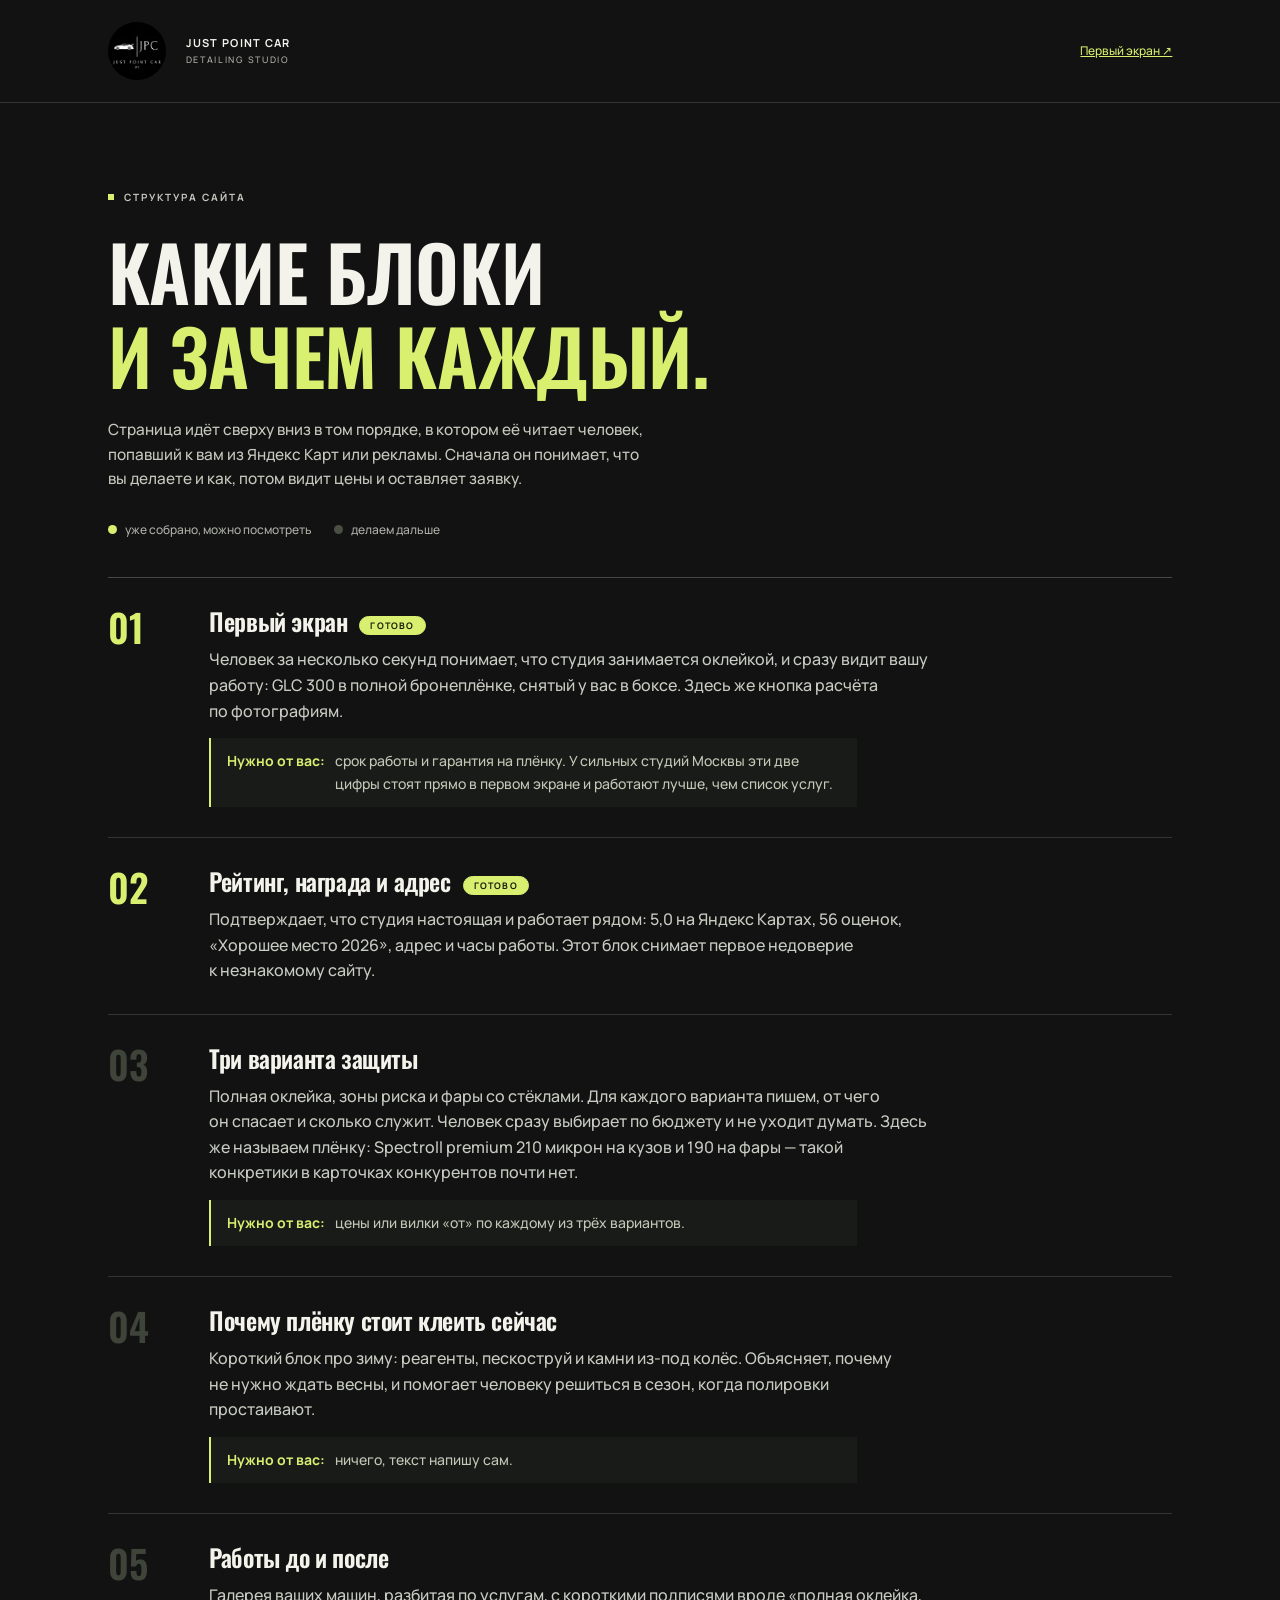
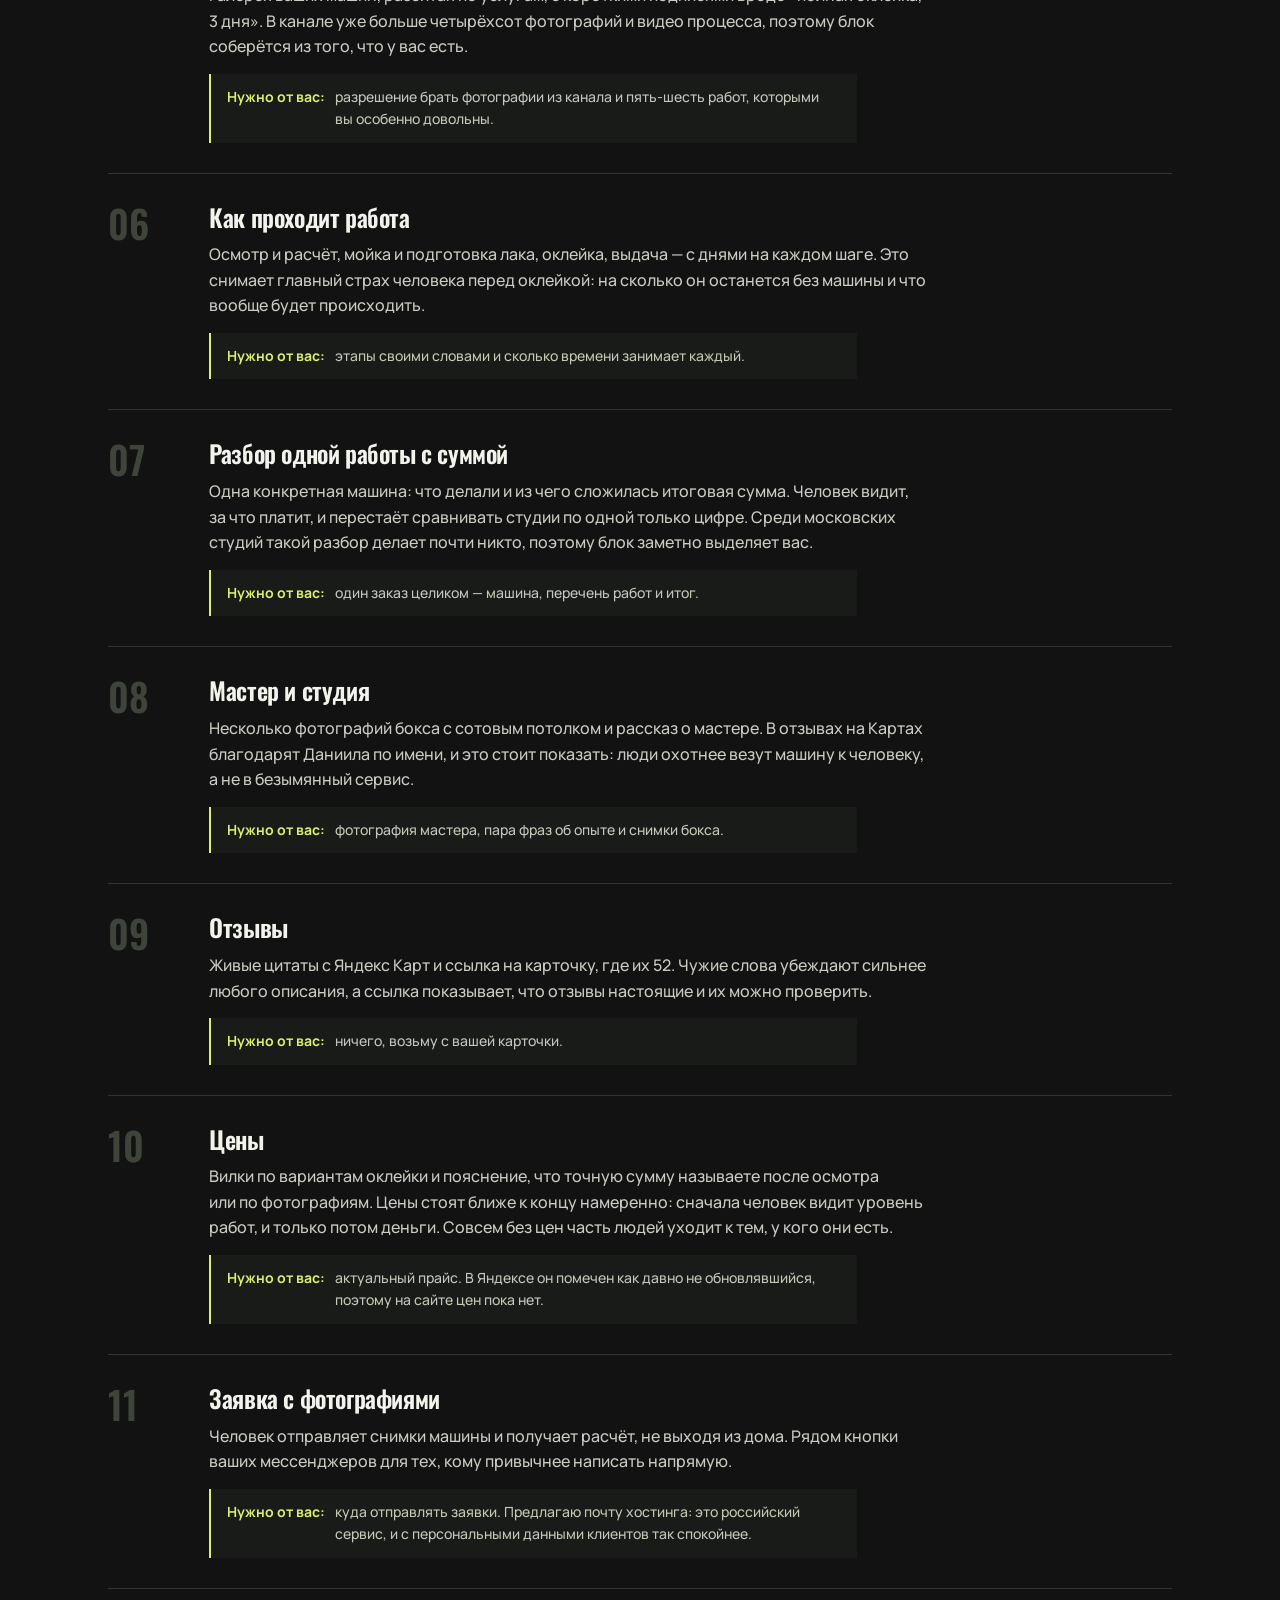
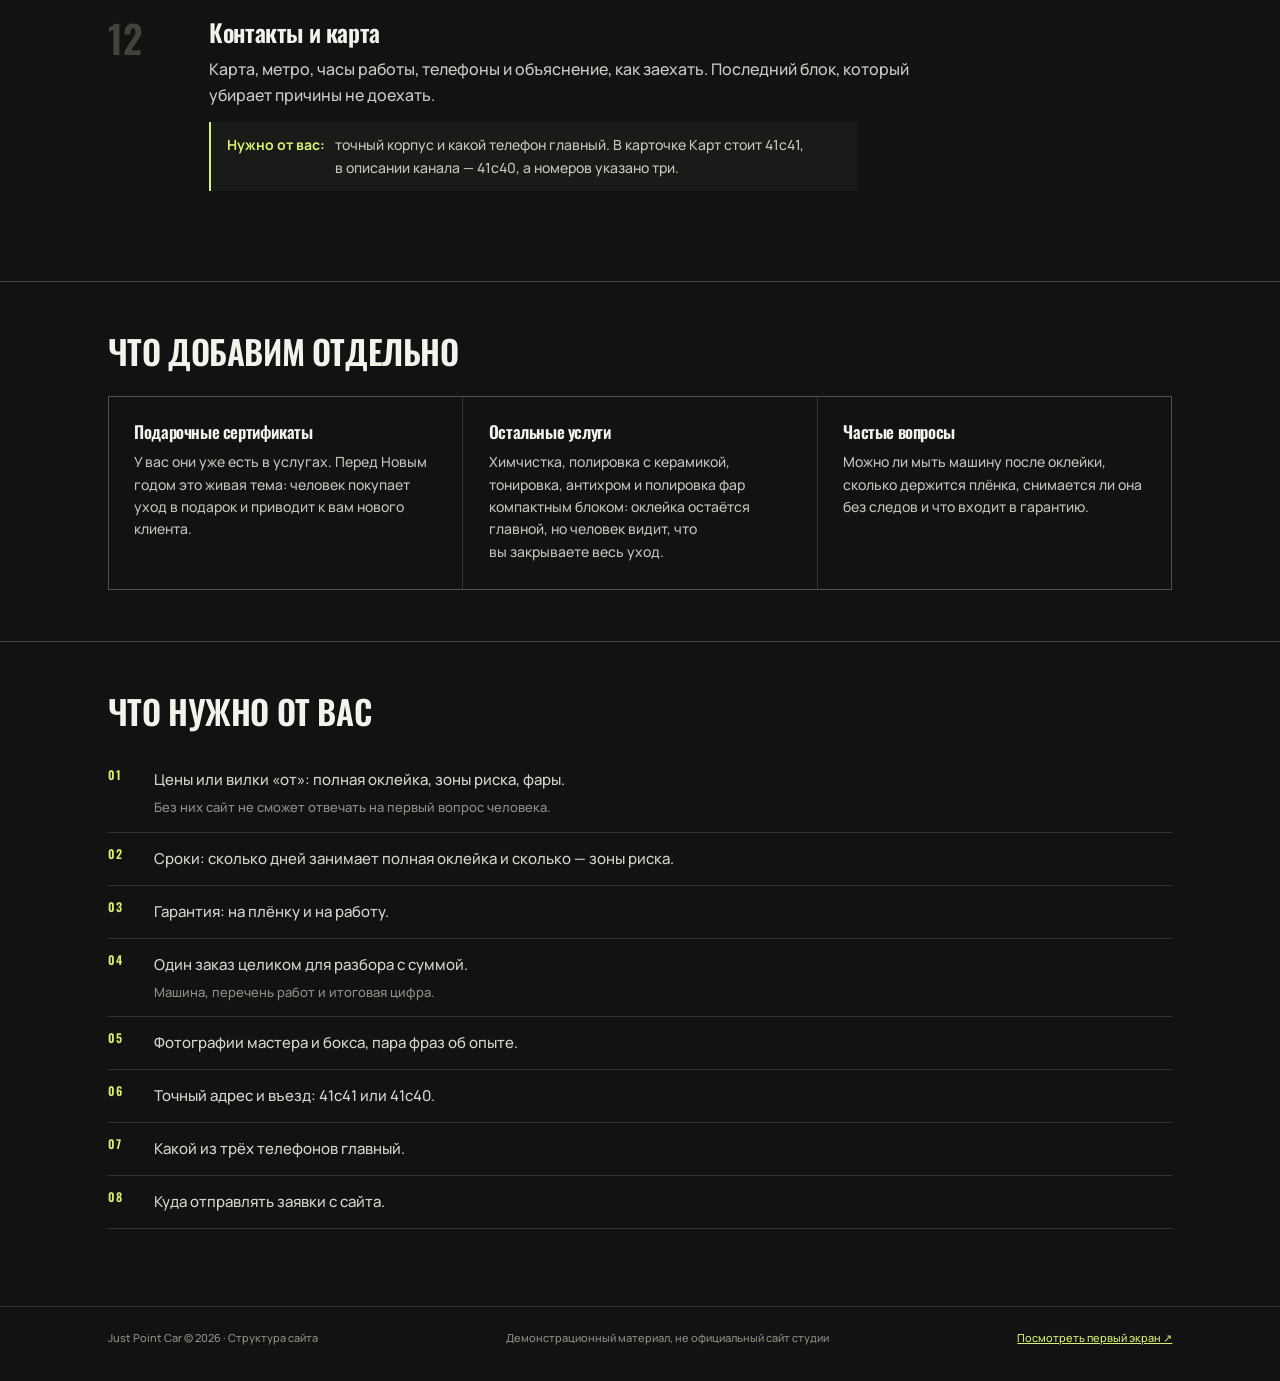
==== structure/index.html @ 61941c11 "Страница со структурой сайта: блоки, назначение и что нужно от студии Co-Authored-By: Claude Opus 5 " ====
<!doctype html>
<html lang="ru">
<head>
<meta charset="UTF-8">
<meta name="viewport" content="width=device-width, initial-scale=1">
<meta name="theme-color" content="#111211">
<meta name="robots" content="noindex, nofollow">
<meta name="description" content="Структура сайта Just Point Car: какие блоки, в каком порядке и зачем нужен каждый.">
<title>Just Point Car — структура сайта</title>
<link rel="preload" as="font" href="../assets/oswald-semibold.ttf" type="font/ttf" crossorigin>
<style>
@font-face{font-family:Manrope;src:url('../assets/manrope-medium.ttf') format('truetype');font-weight:400 500;font-display:swap}
@font-face{font-family:Manrope;src:url('../assets/manrope-bold.ttf') format('truetype');font-weight:600 800;font-display:swap}
@font-face{font-family:Oswald;src:url('../assets/oswald-semibold.ttf') format('truetype');font-weight:600;font-display:swap}
:root{--bg:#111211;--panel:#191b18;--text:#f3f3ec;--muted:#adafa8;--dim:#8b9083;--accent:#d8ef70;--line:#ffffff24;--page:clamp(20px,4.5vw,80px);color-scheme:dark}
*{box-sizing:border-box;margin:0;padding:0}
body{background:var(--bg);color:var(--text);font:400 16px/1.6 Manrope,Arial,sans-serif;-webkit-font-smoothing:antialiased;overflow-x:hidden}
img{display:block;max-width:100%}
a{color:inherit}
h1,h2,h3{font-family:Oswald,'Arial Narrow',sans-serif;font-weight:600;letter-spacing:-.4px;line-height:1.1}
.wrap{max-width:1180px;margin:0 auto;padding:0 var(--page)}

/* шапка */
.head{border-bottom:1px solid var(--line);padding:22px 0}
.head .wrap{display:flex;align-items:center;gap:20px}
.logo{width:58px;height:58px;border-radius:50%;flex:none}
.head b{display:block;font:700 11px/1.7 Manrope,sans-serif;letter-spacing:1.3px}
.head small{display:block;color:var(--muted);font-size:9px;letter-spacing:1.7px}
.head a.site{margin-left:auto;font-size:12px;color:var(--accent);white-space:nowrap}

/* интро */
.intro{padding:clamp(40px,7vw,86px) 0 clamp(26px,3vw,40px)}
.intro .eyebrow{display:flex;align-items:center;gap:10px;color:#c6c8bf;text-transform:uppercase;letter-spacing:2px;font-size:10px;font-weight:600;margin-bottom:24px}
.intro .eyebrow::before{content:"";width:6px;height:6px;background:var(--accent)}
h1{font-size:clamp(38px,6vw,76px);text-transform:uppercase}
h1 span{color:var(--accent)}
.lead{margin-top:22px;max-width:60ch;color:#c6c9be;font-size:clamp(15px,1.2vw,17px)}
.legend{display:flex;flex-wrap:wrap;gap:10px 22px;margin-top:28px;font-size:12px;color:var(--muted)}
.legend i{font-style:normal;display:inline-flex;align-items:center;gap:8px}
.dot{width:9px;height:9px;border-radius:50%;background:var(--accent);flex:none}
.dot.plan{background:#4a4f44}

/* лента блоков */
.steps{padding-bottom:clamp(30px,5vw,60px)}
.step{display:grid;grid-template-columns:76px 1fr;gap:clamp(14px,2vw,30px);padding:clamp(20px,2.4vw,30px) 0;border-top:1px solid var(--line)}
.step:first-child{border-top:1px solid #ffffff38}
.num{font-family:Oswald,sans-serif;font-weight:600;font-size:clamp(26px,3vw,40px);color:#3f443a;line-height:1}
.step.done .num{color:var(--accent)}
.step h2{font-size:clamp(19px,1.9vw,26px)}
.tag{display:inline-block;margin-left:12px;padding:4px 10px;border:1px solid var(--line);border-radius:999px;font:600 9px/1 Manrope,sans-serif;letter-spacing:1.2px;text-transform:uppercase;color:var(--dim);vertical-align:3px;white-space:nowrap}
.step.done .tag{color:#161a0c;background:var(--accent);border-color:var(--accent)}
.why{margin-top:12px;max-width:72ch;color:#c9ccc2}
.need{margin-top:14px;display:flex;gap:10px;align-items:flex-start;max-width:72ch;padding:12px 16px;background:var(--panel);border-left:2px solid var(--accent);font-size:14px;color:#c2c8b6}
.need b{color:var(--accent);font-weight:600;white-space:nowrap}

/* дополнительные блоки */
.extra{border-top:1px solid #ffffff38;padding:clamp(34px,4vw,56px) 0}
.extra h2{font-size:clamp(22px,2.6vw,34px);text-transform:uppercase}
.cards{display:grid;grid-template-columns:repeat(auto-fit,minmax(260px,1fr));gap:1px;background:var(--line);margin-top:26px;border:1px solid var(--line)}
.card{background:var(--bg);padding:clamp(18px,2vw,26px)}
.card h3{font-size:17px;margin-bottom:10px}
.card p{font-size:14px;color:#c0c4b8}

/* что нужно от вас */
.ask{border-top:1px solid #ffffff38;padding:clamp(34px,4vw,56px) 0 clamp(50px,6vw,80px)}
.ask h2{font-size:clamp(22px,2.6vw,34px);text-transform:uppercase}
.ask ol{margin-top:24px;list-style:none;counter-reset:q}
.ask li{counter-increment:q;position:relative;padding:14px 0 14px 46px;border-bottom:1px solid var(--line);font-size:15px;color:#d2d6ca}
.ask li::before{content:counter(q,decimal-leading-zero);position:absolute;left:0;top:15px;font:600 12px/1 Oswald,sans-serif;color:var(--accent);letter-spacing:1px}
.ask li small{display:block;margin-top:5px;color:var(--dim);font-size:13px}

/* подвал */
.foot{border-top:1px solid var(--line);padding:22px 0 34px;font-size:11px;color:var(--dim)}
.foot .wrap{display:flex;flex-wrap:wrap;gap:8px 20px;justify-content:space-between}
.foot a{color:var(--accent)}

@media(max-width:700px){
  .step{grid-template-columns:44px 1fr;gap:12px}
  .tag{display:block;margin:10px 0 0;width:max-content;vertical-align:0}
  .head small{letter-spacing:1.2px}
  .need{flex-direction:column;gap:4px}
}
@media(prefers-reduced-motion:no-preference){
  .step,.card,.ask li{animation:up .6s cubic-bezier(.22,1,.36,1) both}
  @keyframes up{from{opacity:0;transform:translateY(12px)}to{opacity:1;transform:none}}
}
</style>
</head>
<body>

<header class="head">
  <div class="wrap">
    <img class="logo" src="../assets/jpc-telegram-logo.jpg" width="58" height="58" alt="Логотип Just Point Car">
    <span><b>JUST POINT CAR</b><small>DETAILING STUDIO</small></span>
    <a class="site" href="../" target="_blank" rel="noopener">Первый экран ↗</a>
  </div>
</header>

<main>
  <section class="intro">
    <div class="wrap">
      <p class="eyebrow">Структура сайта</p>
      <h1>Какие блоки<br><span>и зачем каждый.</span></h1>
      <p class="lead">Страница идёт сверху вниз в&nbsp;том порядке, в&nbsp;котором её читает человек, попавший к&nbsp;вам из&nbsp;Яндекс Карт или рекламы. Сначала он&nbsp;понимает, что вы&nbsp;делаете и&nbsp;как, потом видит цены и&nbsp;оставляет заявку.</p>
      <p class="legend">
        <i><span class="dot"></span>уже собрано, можно посмотреть</i>
        <i><span class="dot plan"></span>делаем дальше</i>
      </p>
    </div>
  </section>

  <section class="steps">
    <div class="wrap">

      <article class="step done">
        <div class="num">01</div>
        <div>
          <h2>Первый экран<span class="tag">Готово</span></h2>
          <p class="why">Человек за&nbsp;несколько секунд понимает, что студия занимается оклейкой, и&nbsp;сразу видит вашу работу: GLC&nbsp;300 в&nbsp;полной бронеплёнке, снятый у&nbsp;вас в&nbsp;боксе. Здесь же кнопка расчёта по&nbsp;фотографиям.</p>
          <p class="need"><b>Нужно от вас:</b> срок работы и&nbsp;гарантия на&nbsp;плёнку. У&nbsp;сильных студий Москвы эти две цифры стоят прямо в&nbsp;первом экране и&nbsp;работают лучше, чем список услуг.</p>
        </div>
      </article>

      <article class="step done">
        <div class="num">02</div>
        <div>
          <h2>Рейтинг, награда и адрес<span class="tag">Готово</span></h2>
          <p class="why">Подтверждает, что студия настоящая и&nbsp;работает рядом: 5,0&nbsp;на&nbsp;Яндекс Картах, 56&nbsp;оценок, «Хорошее место&nbsp;2026», адрес и&nbsp;часы работы. Этот блок снимает первое недоверие к&nbsp;незнакомому сайту.</p>
        </div>
      </article>

      <article class="step">
        <div class="num">03</div>
        <div>
          <h2>Три варианта защиты</h2>
          <p class="why">Полная оклейка, зоны риска и&nbsp;фары со&nbsp;стёклами. Для каждого варианта пишем, от&nbsp;чего он&nbsp;спасает и&nbsp;сколько служит. Человек сразу выбирает по&nbsp;бюджету и&nbsp;не&nbsp;уходит думать. Здесь же называем плёнку: Spectroll premium 210&nbsp;микрон на&nbsp;кузов и&nbsp;190 на&nbsp;фары&nbsp;— такой конкретики в&nbsp;карточках конкурентов почти нет.</p>
          <p class="need"><b>Нужно от вас:</b> цены или&nbsp;вилки «от»&nbsp;по каждому из&nbsp;трёх вариантов.</p>
        </div>
      </article>

      <article class="step">
        <div class="num">04</div>
        <div>
          <h2>Почему плёнку стоит клеить сейчас</h2>
          <p class="why">Короткий блок про зиму: реагенты, пескоструй и&nbsp;камни из-под колёс. Объясняет, почему не&nbsp;нужно ждать весны, и&nbsp;помогает человеку решиться в&nbsp;сезон, когда полировки простаивают.</p>
          <p class="need"><b>Нужно от вас:</b> ничего, текст напишу сам.</p>
        </div>
      </article>

      <article class="step">
        <div class="num">05</div>
        <div>
          <h2>Работы до и после</h2>
          <p class="why">Галерея ваших машин, разбитая по&nbsp;услугам, с&nbsp;короткими подписями вроде «полная оклейка, 3&nbsp;дня». В&nbsp;канале уже больше четырёхсот фотографий и&nbsp;видео процесса, поэтому блок соберётся из&nbsp;того, что у&nbsp;вас есть.</p>
          <p class="need"><b>Нужно от вас:</b> разрешение брать фотографии из&nbsp;канала и&nbsp;пять-шесть работ, которыми вы&nbsp;особенно довольны.</p>
        </div>
      </article>

      <article class="step">
        <div class="num">06</div>
        <div>
          <h2>Как проходит работа</h2>
          <p class="why">Осмотр и&nbsp;расчёт, мойка и&nbsp;подготовка лака, оклейка, выдача&nbsp;— с&nbsp;днями на&nbsp;каждом шаге. Это снимает главный страх человека перед оклейкой: на&nbsp;сколько он&nbsp;останется без&nbsp;машины и&nbsp;что вообще будет происходить.</p>
          <p class="need"><b>Нужно от вас:</b> этапы своими словами и&nbsp;сколько времени занимает каждый.</p>
        </div>
      </article>

      <article class="step">
        <div class="num">07</div>
        <div>
          <h2>Разбор одной работы с суммой</h2>
          <p class="why">Одна конкретная машина: что&nbsp;делали и&nbsp;из&nbsp;чего сложилась итоговая сумма. Человек видит, за&nbsp;что платит, и&nbsp;перестаёт сравнивать студии по&nbsp;одной только цифре. Среди московских студий такой разбор делает почти никто, поэтому блок заметно выделяет вас.</p>
          <p class="need"><b>Нужно от вас:</b> один заказ целиком&nbsp;— машина, перечень работ и&nbsp;итог.</p>
        </div>
      </article>

      <article class="step">
        <div class="num">08</div>
        <div>
          <h2>Мастер и студия</h2>
          <p class="why">Несколько фотографий бокса с&nbsp;сотовым потолком и&nbsp;рассказ о&nbsp;мастере. В&nbsp;отзывах на&nbsp;Картах благодарят Даниила по&nbsp;имени, и&nbsp;это стоит показать: люди охотнее везут машину к&nbsp;человеку, а&nbsp;не&nbsp;в&nbsp;безымянный сервис.</p>
          <p class="need"><b>Нужно от вас:</b> фотография мастера, пара фраз об&nbsp;опыте и&nbsp;снимки бокса.</p>
        </div>
      </article>

      <article class="step">
        <div class="num">09</div>
        <div>
          <h2>Отзывы</h2>
          <p class="why">Живые цитаты с&nbsp;Яндекс Карт и&nbsp;ссылка на&nbsp;карточку, где их&nbsp;52. Чужие слова убеждают сильнее любого описания, а&nbsp;ссылка показывает, что отзывы настоящие и&nbsp;их&nbsp;можно проверить.</p>
          <p class="need"><b>Нужно от вас:</b> ничего, возьму с&nbsp;вашей карточки.</p>
        </div>
      </article>

      <article class="step">
        <div class="num">10</div>
        <div>
          <h2>Цены</h2>
          <p class="why">Вилки по&nbsp;вариантам оклейки и&nbsp;пояснение, что точную сумму называете после осмотра или&nbsp;по фотографиям. Цены стоят ближе к&nbsp;концу намеренно: сначала человек видит уровень работ, и&nbsp;только потом деньги. Совсем без цен часть людей уходит к&nbsp;тем, у&nbsp;кого они есть.</p>
          <p class="need"><b>Нужно от вас:</b> актуальный прайс. В&nbsp;Яндексе он&nbsp;помечен как давно не&nbsp;обновлявшийся, поэтому на&nbsp;сайте цен пока нет.</p>
        </div>
      </article>

      <article class="step">
        <div class="num">11</div>
        <div>
          <h2>Заявка с фотографиями</h2>
          <p class="why">Человек отправляет снимки машины и&nbsp;получает расчёт, не&nbsp;выходя из&nbsp;дома. Рядом кнопки ваших мессенджеров для тех, кому привычнее написать напрямую.</p>
          <p class="need"><b>Нужно от вас:</b> куда отправлять заявки. Предлагаю почту хостинга: это российский сервис, и&nbsp;с&nbsp;персональными данными клиентов так спокойнее.</p>
        </div>
      </article>

      <article class="step">
        <div class="num">12</div>
        <div>
          <h2>Контакты и карта</h2>
          <p class="why">Карта, метро, часы работы, телефоны и&nbsp;объяснение, как заехать. Последний блок, который убирает причины не&nbsp;доехать.</p>
          <p class="need"><b>Нужно от вас:</b> точный корпус и&nbsp;какой телефон главный. В&nbsp;карточке Карт стоит 41с41, в&nbsp;описании канала&nbsp;— 41с40, а&nbsp;номеров указано три.</p>
        </div>
      </article>

    </div>
  </section>

  <section class="extra">
    <div class="wrap">
      <h2>Что добавим отдельно</h2>
      <div class="cards">
        <div class="card">
          <h3>Подарочные сертификаты</h3>
          <p>У&nbsp;вас они уже есть в&nbsp;услугах. Перед Новым годом это живая тема: человек покупает уход в&nbsp;подарок и&nbsp;приводит к&nbsp;вам нового клиента.</p>
        </div>
        <div class="card">
          <h3>Остальные услуги</h3>
          <p>Химчистка, полировка с&nbsp;керамикой, тонировка, антихром и&nbsp;полировка фар компактным блоком: оклейка остаётся главной, но&nbsp;человек видит, что вы&nbsp;закрываете весь уход.</p>
        </div>
        <div class="card">
          <h3>Частые вопросы</h3>
          <p>Можно&nbsp;ли мыть машину после оклейки, сколько держится плёнка, снимается&nbsp;ли она без следов и&nbsp;что входит в&nbsp;гарантию.</p>
        </div>
      </div>
    </div>
  </section>

  <section class="ask">
    <div class="wrap">
      <h2>Что нужно от вас</h2>
      <ol>
        <li>Цены или&nbsp;вилки «от»: полная оклейка, зоны риска, фары.<small>Без них сайт не&nbsp;сможет отвечать на&nbsp;первый вопрос человека.</small></li>
        <li>Сроки: сколько дней занимает полная оклейка и&nbsp;сколько&nbsp;— зоны риска.</li>
        <li>Гарантия: на&nbsp;плёнку и&nbsp;на&nbsp;работу.</li>
        <li>Один заказ целиком для разбора с&nbsp;суммой.<small>Машина, перечень работ и&nbsp;итоговая цифра.</small></li>
        <li>Фотографии мастера и&nbsp;бокса, пара фраз об&nbsp;опыте.</li>
        <li>Точный адрес и&nbsp;въезд: 41с41 или 41с40.</li>
        <li>Какой из&nbsp;трёх телефонов главный.</li>
        <li>Куда отправлять заявки с&nbsp;сайта.</li>
      </ol>
    </div>
  </section>
</main>

<footer class="foot">
  <div class="wrap">
    <span>Just Point Car&nbsp;© 2026&nbsp;· Структура сайта</span>
    <span>Демонстрационный материал, не&nbsp;официальный сайт студии</span>
    <a href="../" target="_blank" rel="noopener">Посмотреть первый экран ↗</a>
  </div>
</footer>

</body>
</html>
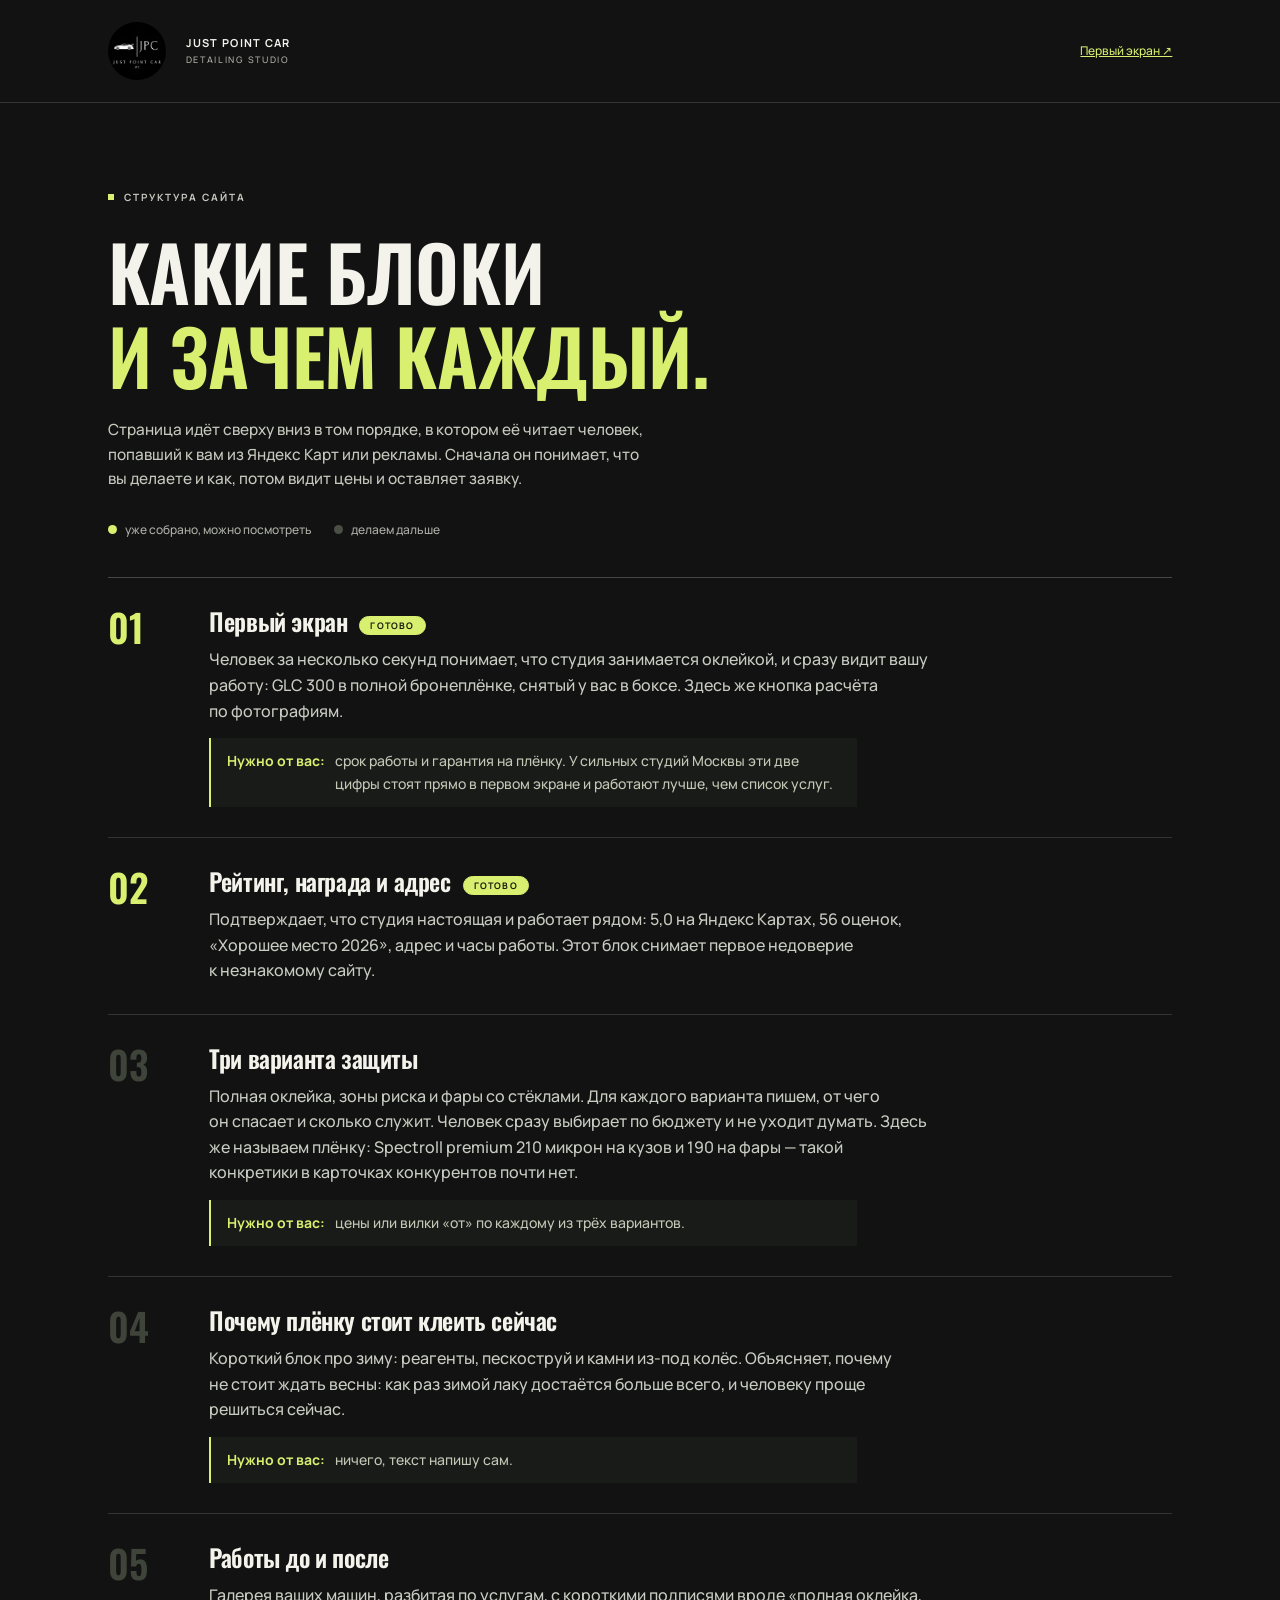
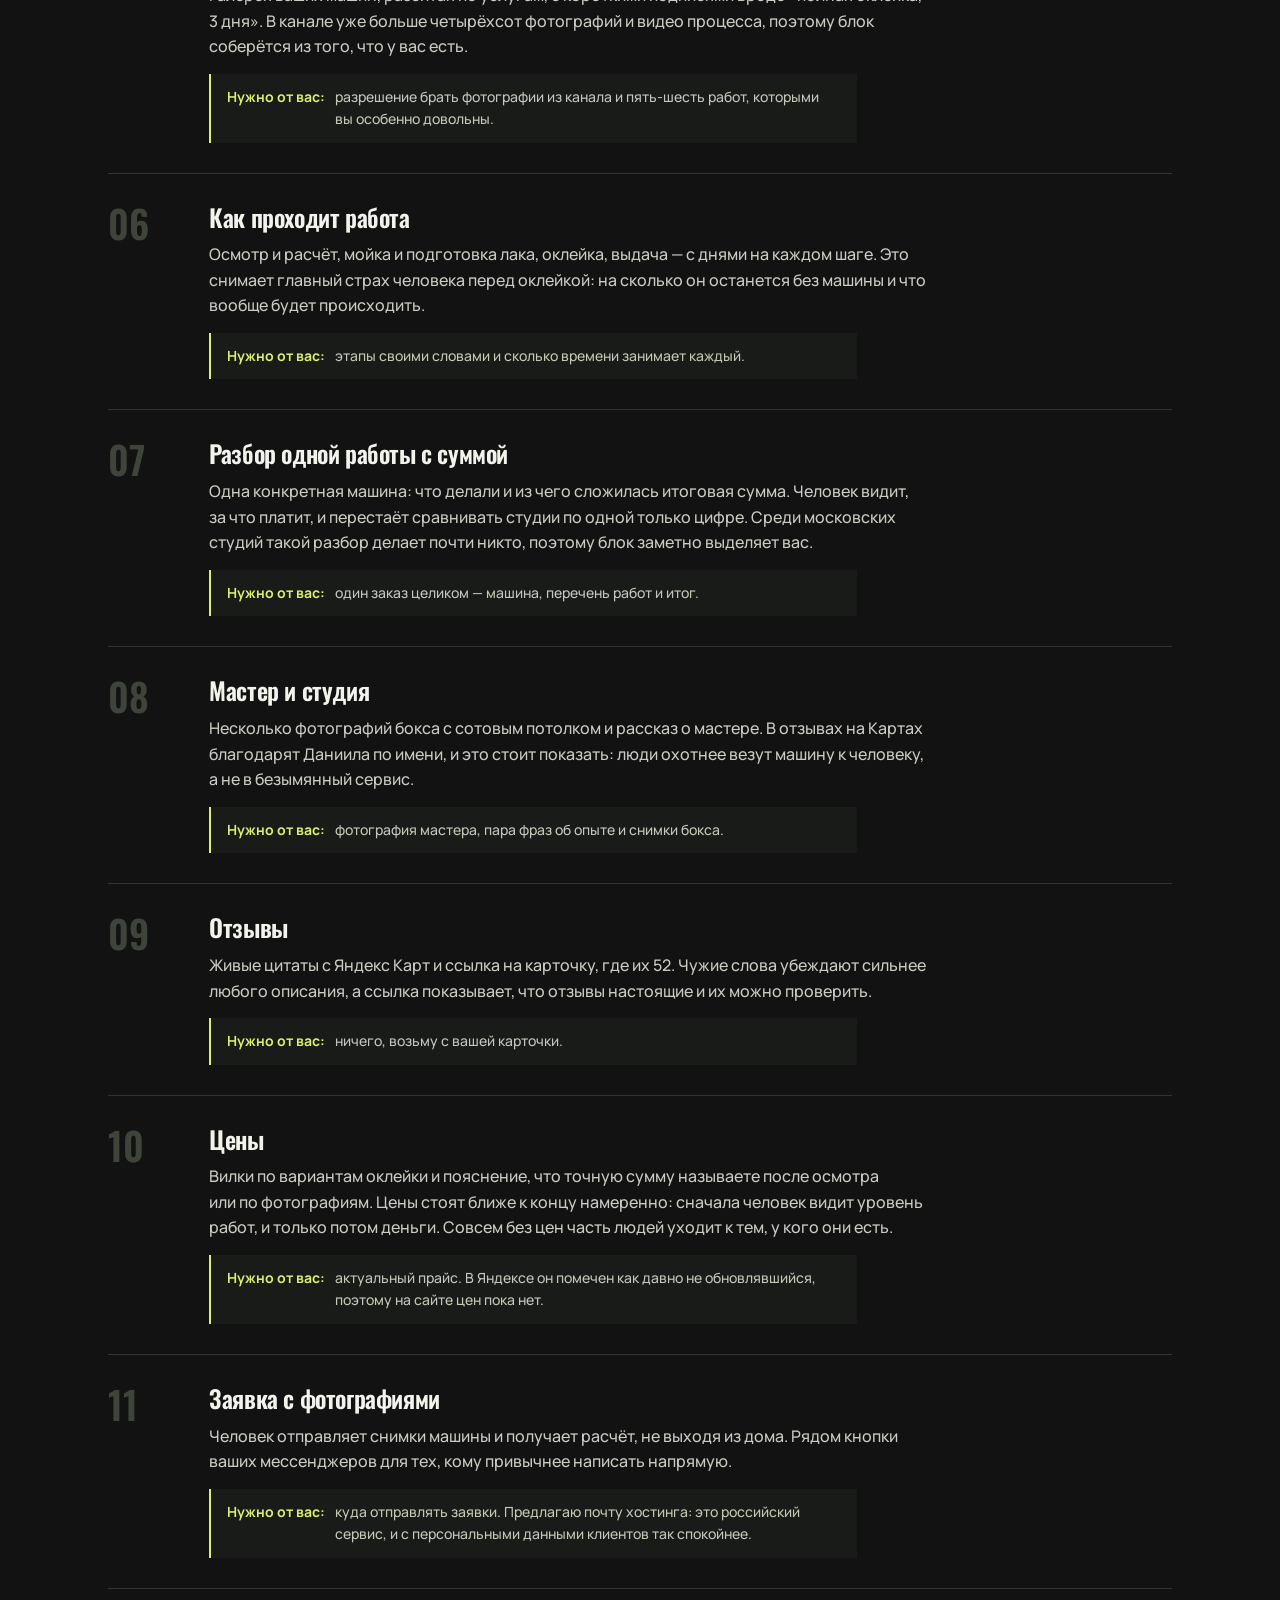
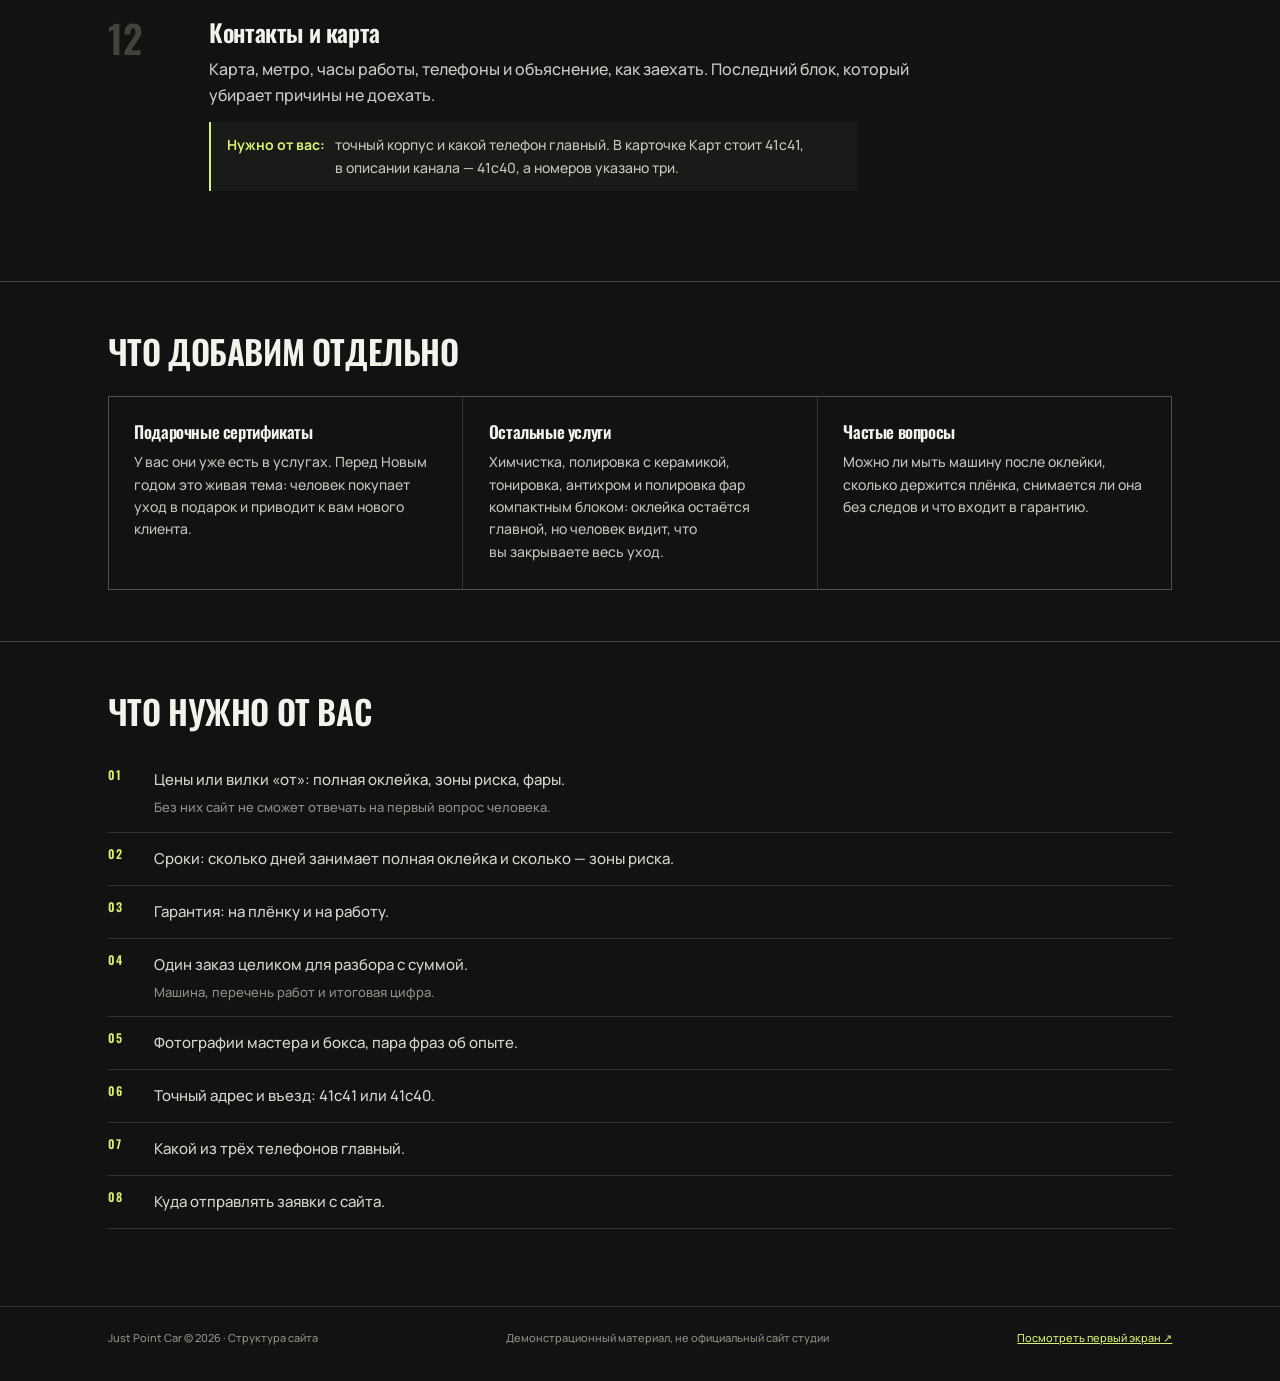
==== commit c0a64be6: "Блоки 3, 6 и 10: варианты защиты, порядок работы и цены Цены и сроки пока не проставлены — ждём цифр" ====
--- a/structure/index.html
+++ b/structure/index.html
@@ -142,7 +142,7 @@
         <div class="num">04</div>
         <div>
           <h2>Почему плёнку стоит клеить сейчас</h2>
-          <p class="why">Короткий блок про зиму: реагенты, пескоструй и&nbsp;камни из-под колёс. Объясняет, почему не&nbsp;нужно ждать весны, и&nbsp;помогает человеку решиться в&nbsp;сезон, когда полировки простаивают.</p>
+          <p class="why">Короткий блок про зиму: реагенты, пескоструй и&nbsp;камни из-под колёс. Объясняет, почему не&nbsp;стоит ждать весны: как раз зимой лаку достаётся больше всего, и&nbsp;человеку проще решиться сейчас.</p>
           <p class="need"><b>Нужно от вас:</b> ничего, текст напишу сам.</p>
         </div>
       </article>
